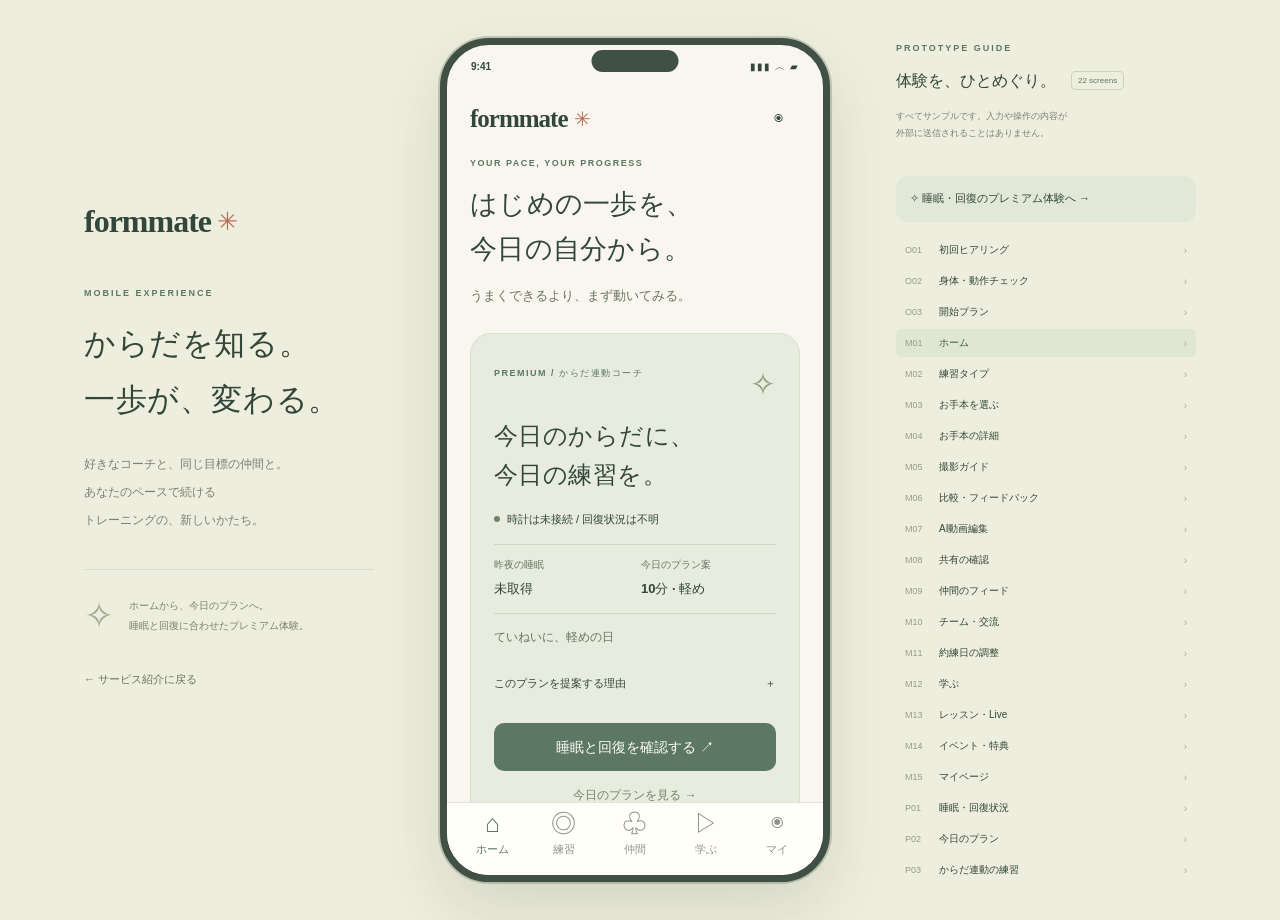
==== mobile/index.html @ a5f85bdb "Publish FormMate landing page and mobile demo" ====
<!doctype html>
<html lang="ja"><head><meta charset="utf-8"><meta name="viewport" content="width=device-width, initial-scale=1, viewport-fit=cover"><meta name="theme-color" content="#f8f6ef"><title>フォームメイト | スマホ体験モック</title><meta name="description" content="睡眠と回復から今日の練習へ。好きなコーチや仲間と続けるFormMateの22画面を触れるローカルモック。"><link rel="icon" href="../favicon.svg" type="image/svg+xml"><link rel="stylesheet" href="./styles.css"><link rel="stylesheet" href="./premium.css"><script type="module" src="./app.mjs"></script></head>
<body>
<a class="skip-link" href="#app">アプリ画面へ</a>
<div class="workspace">
  <aside class="project-intro">
    <a href="../" class="wordmark">formmate<span>✳</span></a><span class="overline">MOBILE EXPERIENCE</span>
    <h1>からだを知る。<br>一歩が、変わる。</h1>
    <p>好きなコーチと、同じ目標の仲間と。<br>あなたのペースで続ける<br>トレーニングの、新しいかたち。</p>
    <div class="intro-note"><span>✧</span><p>ホームから、今日のプランへ。<br>睡眠と回復に合わせたプレミアム体験。</p></div>
    <a class="back-to-site" href="../">← サービス紹介に戻る</a>
  </aside>
  <div class="phone" aria-label="フォームメイトのスマホモック">
    <div class="statusbar"><span>9:41</span><span class="dynamic-island"></span><span aria-hidden="true">▮▮▮ ︿ ▰</span></div>
    <main id="app" class="screen" tabindex="-1"></main><nav id="tabs" class="tabs" aria-label="アプリのタブ"></nav>
  </div>
  <aside class="inspector">
    <span class="overline">PROTOTYPE GUIDE</span>
    <div class="inspector-heading"><h2>体験を、ひとめぐり。</h2><span>22 screens</span></div>
    <p>すべてサンプルです。入力や操作の内容が<br>外部に送信されることはありません。</p>
    <button class="premium-shortcut" data-action="navigate" data-value="P01">✧ 睡眠・回復のプレミアム体験へ →</button>
    <div id="screen-list" class="screen-list" aria-label="画面ナビゲーター"></div>
    <details class="mock-controls"><summary>モックの状態を試す</summary>
      <button data-action="check" data-value="insufficient">初回チェック：判定不足</button>
      <button data-action="unassessable">練習：撮り直し</button>
      <button data-action="team" data-value="joined">チーム：参加済みの例</button>
      <button data-action="schedule" data-field="status" data-value="confirmed">約練日：開催決定の例</button>
      <button data-action="reward" data-value="eligible">特典：条件達成の例</button>
      <button data-action="reset">最初からやり直す</button>
    </details>
    <span class="inspector-footer">LOCAL MOCK · NO EXTERNAL CONNECTIONS</span>
  </aside>
</div>
<div id="toast" role="status" class="toast" hidden></div>
<noscript><p class="noscript">この操作モックにはJavaScriptが必要です。JavaScriptを有効にして再度開いてください。</p></noscript>
</body></html>
---- mobile/styles.css ----
:root{--paper:#f8f6ef;--ink:#324639;--muted:#7b8075;--sage:#5c7863;--sage-light:#e8edde;--coral:#b86f58;--line:#e3e4d9;--white:#fffef9;--peach:#f1e4d7;font-family:"Hiragino Kaku Gothic ProN",Meiryo,sans-serif;color:var(--ink);background:#eeeede;font-synthesis:none}*{box-sizing:border-box}body{margin:0}button,input,select{font:inherit}button{cursor:pointer;color:inherit}a{color:inherit;text-decoration:none}button,a,input,select,summary{-webkit-tap-highlight-color:transparent}button:focus-visible,a:focus-visible,input:focus-visible,select:focus-visible,summary:focus-visible{outline:3px solid var(--coral);outline-offset:3px}button{border:0}p,h1,h2,h3{margin:0}svg{display:block;max-width:100%}.workspace{display:grid;grid-template-columns:minmax(200px,290px) 390px minmax(230px,300px);gap:66px;justify-content:center;align-items:center;min-height:100dvh;padding:38px 35px}.wordmark{font-family:Georgia,serif;font-size:32px;font-weight:bold;letter-spacing:-1px;display:inline-flex;gap:6px;align-items:center}.wordmark>span{color:var(--coral);font-size:25px}.project-intro{padding-bottom:30px}.overline{display:block;font-family:Arial,sans-serif;font-size:9px;letter-spacing:2px;color:var(--sage);font-weight:600}.project-intro>.overline{margin-top:48px}.project-intro>h1{font-size:31px;line-height:1.8;font-weight:600;letter-spacing:.02em;margin:18px 0 24px}.project-intro>p{font-size:12px;line-height:2.3;color:var(--muted)}.intro-note{border-top:1px solid #d7ddce;display:flex;gap:15px;align-items:center;margin-top:35px;padding-top:25px}.intro-note>span{font-size:36px;color:#a1ad8f}.intro-note p{font-size:10px;line-height:2;color:#78816d}.back-to-site{display:block;margin-top:35px;font-size:11px;color:#68765f}.phone{width:390px;height:min(844px,calc(100dvh - 50px));min-height:650px;border:7px solid #405044;border-radius:49px;background:var(--paper);box-shadow:0 28px 65px #3b493725,0 0 0 2px #c2c8b6;display:grid;grid-template-rows:36px minmax(0,1fr) 73px;position:relative;overflow:hidden}.statusbar{position:relative;padding:12px 24px 5px;display:flex;align-items:center;justify-content:space-between;font-size:10px;font-weight:600}.statusbar>span:last-of-type{font-size:10px;letter-spacing:1px}.dynamic-island{position:absolute;width:87px;height:22px;border-radius:15px;top:5px;left:50%;transform:translateX(-50%);background:#405044}.screen{overflow-y:auto;overscroll-behavior:contain;scrollbar-width:none;position:relative;outline:none}.screen::-webkit-scrollbar{display:none}.page{padding:12px 23px 25px}.tabs{display:grid;grid-template-columns:repeat(5,1fr);border-top:1px solid var(--line);background:#fffef9f5;padding:7px 10px 17px;align-items:center}.tab{background:none;padding:2px 0;color:#8f9587;display:flex;flex-direction:column;gap:5px;align-items:center}.tab>span{font-family:Arial,sans-serif;font-size:25px;height:26px;line-height:1}.tab>small{font-size:9px;font-weight:500}.tab.active{color:var(--sage)}.tab.active>span{position:relative}.tab.active>span:before{content:"";position:absolute;background:#e8eddf;inset:-3px -12px;border-radius:15px;z-index:-1}.inspector{align-self:center;max-height:calc(100dvh - 65px);overflow-y:auto;scrollbar-width:thin}.inspector-heading{display:flex;gap:15px;align-items:center;margin-top:14px}.inspector-heading h2{font-size:16px;font-weight:600;line-height:1.8}.inspector-heading>span{font-size:8px;white-space:nowrap;border:1px solid #cbd4bf;padding:4px 6px;border-radius:4px;color:var(--sage)}.inspector>p{font-size:9px;line-height:1.9;color:var(--muted);margin:13px 0 20px}.screen-list{display:flex;flex-direction:column;gap:3px}.screen-jump{background:none;display:flex;align-items:center;width:100%;gap:11px;text-align:left;font-size:10px;padding:7px 9px;border-radius:5px}.screen-jump>span{font-family:Arial,sans-serif;font-size:9px;color:#939b86;min-width:23px}.screen-jump>i{margin-left:auto;font-style:normal;color:#a6af99}.screen-jump.active{background:#dfe7d3;color:#405d43}.screen-jump:hover{background:#e4e9da}.mock-controls{border-top:1px solid #d6ddcb;margin-top:18px;padding-top:14px}.mock-controls summary{font-size:10px;cursor:pointer;list-style:none}.mock-controls summary:after{content:"＋";float:right}.mock-controls button{display:block;background:none;font-size:9px;padding:10px 0;color:#737e65;text-align:left}.inspector-footer{display:block;font-size:7px;letter-spacing:1px;color:#a1a792;margin-top:25px}.page-heading{margin:15px 0 24px}.eyebrow{display:block;font-family:Arial,sans-serif;font-size:8px;font-weight:600;letter-spacing:1.5px;color:var(--sage);line-height:1.7}.page-heading h1{font-size:27px;line-height:1.65;font-weight:600;letter-spacing:.01em;margin-top:11px}.page-heading>p{font-size:10px;color:var(--muted);line-height:1.9;margin-top:12px}.page-heading.short{margin-block:12px 19px}.primary,.secondary{display:flex;align-items:center;justify-content:center;width:100%;padding:15px 12px;border-radius:10px;font-size:11px;line-height:1.5;font-weight:600;margin-top:14px;min-height:46px;gap:12px}.primary{background:var(--sage);color:#fffef9}.primary:hover{background:#48644e}.secondary{background:var(--white);color:var(--sage);border:1px solid #cfdbc5}.primary.small{padding:12px 13px;font-size:10px;min-height:38px}.text-button{display:block;width:100%;padding:14px 5px;background:none;text-align:center;font-size:9px;color:#738467;line-height:1.7}.inline-link{background:none;padding:5px 0;font-size:9px;color:var(--sage);white-space:nowrap}.icon-button{display:inline-grid;place-items:center;background:none;width:30px;height:30px;border-radius:50%;font-size:18px}.back-row{display:flex;align-items:center;gap:10px;margin-bottom:13px;font-size:10px;color:#727d68}.back-row>.tag{margin-left:auto}.tag{display:inline-block;font-size:8px;line-height:1.5;border:1px solid #d4deca;border-radius:5px;color:var(--sage);padding:4px 7px;background:#f4f6ed}.onboarding-progress{display:flex;align-items:center;gap:5px;margin-bottom:18px}.onboarding-progress i{height:3px;flex:1;background:#dfe4d5;border-radius:4px}.onboarding-progress i.current{background:#8ca17b}.onboarding-progress span{font-size:8px;margin-left:10px;color:#7b876f}.welcome-art{height:190px;border-radius:55% 45% 43% 57%/25% 40% 60% 75%;position:relative;background:#e4e9da;margin:0 11px 25px;overflow:hidden}.welcome-art>.movement{height:215px;width:200px;margin:-10px auto 0}.art-sticker{position:absolute;right:5px;bottom:18px;background:#fffef8;border-radius:5px;transform:rotate(-5deg);padding:8px 10px;font-size:9px;box-shadow:0 3px 12px #3d4a2920}.question{margin-block:20px}.question h2{font-size:11px;font-weight:600;margin-bottom:11px}.choice-row{display:flex;flex-wrap:wrap;gap:7px;margin-block:10px}.chip{background:var(--white);border:1px solid #dee1d4;border-radius:8px;padding:10px 9px;font-size:9px;line-height:1.5;flex:1;text-align:center;min-height:35px;white-space:nowrap}.chip.selected{background:#e7edde;border-color:#8ba37a;color:#476440;box-shadow:inset 0 0 0 .5px #8ba37a}.fine-print{font-size:8px;color:#919585;line-height:1.9;margin:15px 0 5px}.screen-footnote{font-size:7px;letter-spacing:.5px;color:#a1a694;text-align:center;margin-top:28px}.card{background:var(--white);border:1px solid var(--line);border-radius:13px;padding:18px;margin:16px 0}.card.compact h2{font-size:13px;font-weight:600;line-height:1.8}.card h3{font-size:11px;font-weight:600;line-height:1.8}.card p{font-size:10px;color:var(--muted);line-height:2;margin-top:9px}.camera-card{background:#e4e9db;border-radius:14px;padding:12px;margin-bottom:20px;overflow:hidden}.camera-top{display:flex;justify-content:space-between;align-items:center;gap:8px;font-size:8px;color:#7c886d}.camera-top>.tag{font-size:7px;background:#f7f9f0}.viewfinder{height:280px;margin-top:12px;position:relative}.viewfinder>.movement{height:100%;width:100%;margin:0 auto}.corner{position:absolute;height:22px;width:22px;border-color:#91a480;border-style:solid}.corner.tl{top:9px;left:18px;border-width:2px 0 0 2px}.corner.tr{top:9px;right:18px;border-width:2px 2px 0 0}.corner.bl{bottom:0;left:18px;border-width:0 0 2px 2px}.corner.br{bottom:0;right:18px;border-width:0 2px 2px 0}.camera-caption{display:block;text-align:center;font-size:7px;line-height:1.8;color:#818d71;margin-top:12px}.check-list{list-style:none;padding:0;margin:10px 0 0}.check-list li{font-size:10px;line-height:2;color:#768269;position:relative;padding-left:18px}.check-list li:before{content:"✓";position:absolute;left:0;color:#8ea17b;font-size:10px}.circle-icon{display:grid;place-items:center;width:42px;height:42px;border-radius:50%;background:#fffef5;color:#a2b38a;font-size:29px;margin:0 auto 12px}.result-plan{background:#e5ecdb;text-align:center;padding:25px 15px}.result-plan h2{font-size:19px;font-weight:600;line-height:1.7}.result-plan p{font-size:9px;margin-bottom:13px}.source-row{display:flex;gap:12px;align-items:start;border-bottom:1px solid var(--line);padding:14px 0}.source-label{font-size:8px;color:#718562;min-width:74px;padding-top:2px;font-weight:600}.source-row p{font-size:9px;line-height:1.9;color:#7a8271}.disclosure{border-block:1px solid var(--line);padding:14px 0;margin-block:15px}.disclosure summary{list-style:none;font-size:10px;cursor:pointer;display:flex;align-items:center;justify-content:space-between;line-height:1.8}.disclosure summary::-webkit-details-marker{display:none}.disclosure summary>span{color:#8e9c80}.disclosure[open] summary{margin-bottom:12px}.disclosure p{font-size:9px;color:var(--muted);line-height:2}.disclosure label{display:block;font-size:10px;line-height:1.8;margin-top:12px}select{border:1px solid #dce1d2;border-radius:7px;background:#fffef9;color:var(--ink);padding:9px;font-size:10px;max-width:100%}.disclosure select{width:100%;display:block;margin-top:5px}.notice,.success-note{border:1px solid #e2d7bd;border-radius:9px;padding:13px;font-size:9px;line-height:1.9;background:#f7f0df;color:#8b7754;margin-block:15px}.success-note{background:#edf3e5;border-color:#d6e0c8;color:#687f55}.home-header{display:flex;align-items:center;justify-content:space-between;margin-top:4px}.home-header .wordmark{font-size:25px}.home-header .wordmark>span{font-size:20px}.today-card{position:relative;background:#e4ead8;border-radius:15px;padding:21px 17px;overflow:hidden;min-height:215px}.today-card>div{position:relative;z-index:1;width:67%}.today-card h2{font-size:17px;line-height:1.8;font-weight:600;margin-top:10px}.today-card p{font-size:9px;color:#7b886a;line-height:1.8;margin-top:8px}.today-card .eyebrow{font-size:7px;letter-spacing:1px}.today-card>.movement{position:absolute;width:140px;height:190px;right:-12px;bottom:0;transform:rotate(-3deg)}.today-card .primary{width:auto;display:inline-flex}.section-label{display:flex;justify-content:space-between;align-items:center;margin:26px 0 13px;gap:10px}.section-label h2{font-size:12px;font-weight:600}.stats{display:grid;grid-template-columns:repeat(3,1fr);gap:10px;padding:17px 0;border-block:1px solid var(--line);margin:14px 0}.stats>div{text-align:center;border-right:1px solid var(--line)}.stats>div:last-child{border:0}.stats strong{font-family:Georgia,serif;font-size:28px;display:block;font-weight:400;line-height:1.3}.stats strong small{font-size:9px;font-family:Arial,sans-serif;margin-left:3px;color:#8c967e}.stats div>span{font-size:8px;color:#8a927f;display:block;margin-top:8px}.list-link{display:flex;align-items:center;gap:12px;text-align:left;width:100%;background:none;padding:17px 0;border-bottom:1px solid var(--line)}.list-icon{width:35px;height:35px;background:#e8ecdf;border-radius:11px;display:grid;place-items:center;color:#829574;font-size:22px;flex-shrink:0}.list-link>span:nth-child(2){flex:1}.list-link strong{display:block;font-size:10px;font-weight:600;line-height:1.7}.list-link small{display:block;font-size:8px;color:#8a927f;margin-top:4px;line-height:1.8}.list-link>span:last-child{color:#9ba88e}.soft-banner{display:flex;align-items:center;gap:10px;background:#eee8da;padding:14px;border-radius:10px;margin-top:20px}.soft-banner>span{font-size:25px;color:#ad9874}.soft-banner strong{font-size:9px;font-weight:600}.soft-banner p{font-size:8px;line-height:1.9;color:#958971}.soft-banner .inline-link{margin-left:auto;font-size:8px}.focus-list{display:flex;flex-direction:column;gap:12px;margin:30px 0}.focus-option{display:flex;align-items:center;gap:15px;text-align:left;background:var(--white);border:1px solid var(--line);border-radius:12px;padding:21px 16px}.focus-option.selected{background:#edf1e5;border-color:#98aa87}.focus-icon{font-size:30px;color:#9cac89;min-width:37px;text-align:center}.focus-option strong{font-size:15px;font-weight:600;display:block}.focus-option small{display:block;font-size:9px;color:#8b947d;line-height:1.8;margin-top:6px}.focus-option>i{margin-left:auto;font-style:normal;color:#71865f}.select-row{display:flex;justify-content:space-between;gap:12px;align-items:center;font-size:10px;padding-top:12px}.select-row select{width:190px}.selected-context{background:#ede7d9;color:#9b8667;border-radius:6px;padding:9px 11px;font-size:9px;margin-bottom:17px}.coach-options{display:flex;flex-direction:column;gap:13px}.coach-option{display:flex;position:relative;align-items:start;gap:13px;text-align:left;padding:18px 13px;background:var(--white);border:1px solid var(--line);border-radius:13px}.coach-option.selected{background:#f7eee5;border-color:#c49a83}.portrait{width:43px;height:43px;flex-shrink:0}.portrait.large{width:68px;height:81px;border-radius:18px}.coach-text{flex:1}.coach-text>strong{font-family:Arial,sans-serif;font-size:17px;letter-spacing:1px;display:block}.coach-text>strong small{font-size:7px;letter-spacing:0;display:block;color:#9a8a77;margin-top:7px;font-family:inherit;font-weight:400}.coach-text>span{display:block;font-size:9px;line-height:1.8;margin-top:9px}.coach-text>small{display:block;font-size:8px;color:#8c917d;line-height:1.8;margin-top:6px}.coach-option>i{position:absolute;right:10px;top:10px;font-size:10px;color:var(--coral);font-style:normal}.coach-line{display:flex;align-items:center;gap:10px;margin-top:18px}.coach-line strong{font-family:Arial,sans-serif;font-size:15px;letter-spacing:1px;display:block}.coach-line div>span{display:block;font-size:8px;line-height:1.7;color:#919783;margin-top:4px}.coach-line>.tag{margin-left:auto}.compact-title{font-size:23px;font-weight:600;line-height:1.6;margin-top:22px}.meta-line{display:flex;gap:7px;align-items:center;margin:12px 0 18px}.meta-line>span:last-child{font-size:8px;color:#8d957f;margin-left:auto}.video-card,.lesson-player{background:#e4eadb;border-radius:13px;position:relative;overflow:hidden;padding:10px 10px 48px}.video-card>.movement{height:270px;width:100%}.video-sample{display:block;text-align:center;font-size:7px;color:#859075;margin-top:4px}.video-control{position:absolute;bottom:12px;left:50%;transform:translateX(-50%);font-size:9px;background:#fffef6ee;border-radius:18px;padding:10px 14px;white-space:nowrap;color:#6b805e}.number-list{list-style:none;padding:0;margin:22px 0;display:flex;flex-direction:column;gap:13px}.number-list li{font-size:10px;line-height:1.8;color:#818a75;display:flex;gap:10px;align-items:center}.number-list span{display:grid;place-items:center;width:22px;height:22px;flex-shrink:0;background:#e7ecdc;border-radius:50%;font-size:9px;color:#83966d}.feedback-card{background:#e5ecda;border-radius:12px;padding:19px 16px;margin-bottom:18px}.feedback-card>span{font-size:8px;letter-spacing:.2px;color:#869672}.feedback-card h2{font-size:17px;font-weight:600;line-height:1.8;margin-top:9px}.feedback-card p{font-size:8px;color:#8c987d;line-height:1.8;margin-top:12px}.comparison-preview{display:grid;grid-template-columns:1fr;background:#e9eddf;border-radius:11px;gap:7px;padding:11px;margin:12px 0}.comparison-preview.is-split{grid-template-columns:1fr 1fr}.comparison-preview>div{min-width:0;background:#f0f2e9;border-radius:6px;padding:6px}.comparison-preview>div:last-child{background:#eee8dc}.comparison-preview>div>span{font-size:8px;color:#8d947e;display:block;text-align:center;margin-top:4px}.comparison-preview .movement{height:270px;width:100%}.comparison-preview.is-split .movement{height:180px}.phase-buttons{display:flex;gap:7px;margin:12px 0}.small-stats{display:grid;grid-template-columns:1fr 1fr;gap:10px;margin:18px 0}.small-stats>span{display:block;background:#fffef8;border:1px solid var(--line);border-radius:8px;font-size:8px;color:#8d967f;padding:13px}.small-stats strong{display:block;margin-top:7px;font-size:13px;color:#748963;font-weight:500}.edit-preview{height:315px;display:flex;position:relative;align-items:center;justify-content:center;background:#e6eadc;border-radius:14px;overflow:hidden;padding:25px 5px 37px}.edit-preview .movement{width:100%;max-width:255px;height:255px}.edit-preview.split .movement{width:50%;height:235px}.preview-mark{position:absolute;top:14px;left:14px;font-size:7px;letter-spacing:1px;color:#8b987b}.caption-overlay{position:absolute;bottom:50px;background:#fffef6e8;padding:8px 12px;border-radius:3px;font-size:9px;color:#7d886e}.time-pill{position:absolute;bottom:13px;right:13px;font-size:7px;color:#7d896c}.toggle-row{position:relative;font-size:10px;display:flex;justify-content:space-between;align-items:center;padding:15px 0;border-bottom:1px solid var(--line)}.toggle-row input{accent-color:var(--sage);width:32px;height:20px;cursor:pointer;margin-left:auto}.toggle-row>span{display:none}.share-card{background:#e6ecdd;border-radius:13px;padding:23px;position:relative;overflow:hidden}.share-card h2{font-size:24px;font-weight:600;line-height:1.7;margin-top:19px}.share-card>div:last-child{font-size:8px;color:#879676;margin-top:18px}.share-art{font-size:75px;color:#aab994;line-height:1.5;margin-top:8px}.share-art span{display:block;font-size:9px;color:#8a9878}.share-card.video-format{padding-bottom:15px}.share-card.video-format .movement{height:230px;width:100%}.share-card.video-format h2{font-size:18px;line-height:1.6}.privacy-summary{background:#f0ece0;padding:14px;border-radius:9px;margin-top:18px}.privacy-summary strong{font-size:10px;font-weight:600}.privacy-summary p{font-size:9px;color:#93856e;line-height:2;margin-top:8px}.feed-card{background:var(--white);border:1px solid var(--line);border-radius:13px;overflow:hidden;margin:20px 0}.feed-author{display:flex;gap:10px;align-items:center;padding:15px}.initial-avatar{display:grid;place-items:center;background:#e3ead6;color:#89a075;width:34px;height:34px;border-radius:50%;font-family:Georgia,serif}.feed-author div{flex:1}.feed-author strong{font-size:10px;display:block;font-weight:600}.feed-author small{font-size:7px;color:#a1a68f;font-weight:400;margin-left:5px}.feed-author div>span{font-size:7px;color:#949b86;display:block;margin-top:4px}.feed-author>span:last-child{font-size:7px;color:#a1a792}.feed-art{display:flex;align-items:center;justify-content:space-between;padding:10px;background:#e8ecde}.feed-art>.movement{width:47%;height:175px}.feed-art>div{width:51%}.feed-art h2{font-size:18px;line-height:1.9;font-weight:600;margin-top:12px}.feed-art .eyebrow{font-size:6px;letter-spacing:1px}.feed-card>p{font-size:10px;line-height:2;color:#8a927d;padding:14px 15px 0}.feed-actions{display:flex;justify-content:space-between;align-items:center;padding:13px 15px}.reaction{font-size:9px;color:#8e967f;background:none;padding:7px 0}.reaction.selected{color:var(--coral)}.input-action{display:flex;align-items:center;border:1px solid #dfe3d4;border-radius:8px;padding:4px;margin-top:12px}.input-action input{border:0;background:none;min-width:0;flex:1;padding:8px;font-size:9px}.input-action .icon-button{color:var(--sage);background:#e6eddc;font-size:17px}.local-comment{display:flex;flex-direction:column;border-bottom:1px solid var(--line);padding-block:8px}.local-comment strong{font-size:8px;font-weight:500;color:#ac8a6e}.team-mini{display:flex;align-items:center;gap:12px;width:100%;background:var(--white);border:1px solid var(--line);border-radius:12px;padding:10px;text-align:left}.team-mini>.group-art{width:100px;flex-shrink:0}.team-mini strong{font-size:10px;line-height:1.8;display:block}.team-mini small{display:block;font-size:7px;color:#919c80;line-height:1.8;margin-top:7px}.team-mini>span:last-child{margin-left:auto;color:#a6af98}.group-art{width:100%;border-radius:12px}.team-detail-title{margin-top:20px}.team-detail-title h1{font-size:23px;font-weight:600;line-height:1.6;margin:10px 0}.body-copy{font-size:10px;line-height:2.1;color:#858f77;margin-top:16px}.goal-card{background:#e7ecdc;border-radius:12px;padding:18px;margin:20px 0}.goal-card>span{font-size:8px;color:#8d9b7a}.goal-card h2{font-size:21px;font-weight:600;line-height:1.7;margin:10px 0 18px}.progress-bar{height:5px;background:#d6dfc8;border-radius:4px;overflow:hidden}.progress-bar i{display:block;height:100%;background:#8fa579;border-radius:4px}.between{display:flex;justify-content:space-between;gap:10px;margin-top:9px}.between small{font-size:7px;color:#8d9a79}.member-row{display:flex;align-items:center;margin:18px 0}.member{display:grid;place-items:center;flex-shrink:0;width:28px;height:28px;border:2px solid var(--paper);border-radius:50%;background:#dbc8b4;font-size:9px;color:#8e7962;margin-left:-5px}.member:first-child{margin-left:0}.member-1{background:#d5ddc6;color:#849469}.member-2{background:#e9d5bd;color:#b48e5f}.member-row p{font-size:9px;line-height:1.8;margin-left:12px}.member-row small{font-size:7px;color:#98a185}.date-grid{display:grid;grid-template-columns:repeat(3,1fr);gap:9px}.date-option{background:var(--white);border:1px solid var(--line);border-radius:9px;padding:16px 5px;text-align:center}.date-option.selected{background:#e6ecda;border-color:#a0b28b}.date-option small{display:block;font-size:8px;color:#9aa288}.date-option strong{display:block;font-family:Georgia,serif;font-size:24px;font-weight:400;margin:8px 0}.date-option>span{font-size:9px;color:#8e9d7a}.learn-feature{border:1px solid var(--line);border-radius:14px;overflow:hidden;background:var(--white);margin:22px 0}.lesson-art{height:220px;background:#e5eadb;position:relative;overflow:hidden}.lesson-art>.movement{height:240px;width:100%;margin-top:5px}.lesson-art-mark{position:absolute;top:15px;left:15px;font-size:9px;letter-spacing:2px;color:#8e9f76}.learn-feature-content{padding:18px}.learn-feature-content h2{font-size:21px;font-weight:600;line-height:1.8;margin-top:12px}.learn-feature-content p{font-size:8px;color:#9aa08d;line-height:1.9;margin-top:10px}.lesson-player{margin:22px 0;padding-bottom:45px}.lesson-player>.movement{height:230px;width:100%}.lesson-player>.tag{position:absolute;top:12px;left:12px;font-size:7px}.live-dots{position:absolute;bottom:17px;left:0;right:0;text-align:center;color:#8da473;font-size:10px;letter-spacing:7px}.detail-grid{display:grid;grid-template-columns:1fr 1fr;gap:15px;padding-block:20px;border-block:1px solid var(--line);margin:18px 0}.detail-grid div>span{display:block;font-size:8px;color:#a0a68f;margin-bottom:7px}.detail-grid strong{display:block;font-size:10px;font-weight:500;color:#758765}.reward-card{background:#f1e8d7;border:1px solid #e5d6b7;border-radius:12px;padding:17px;display:flex;gap:13px;margin:20px 0}.reward-icon{font-size:35px;color:#b69966;line-height:1}.reward-card>div{flex:1}.reward-card h2{font-size:12px;font-weight:600;line-height:1.8;margin-top:8px}.reward-card p{font-size:9px;color:#b29b76;margin:8px 0 12px}.reward-card .eyebrow{font-size:7px;color:#b39b74}.reward-card .progress-bar{background:#e3d7be}.reward-card .progress-bar i{background:#bfa36f}.profile-top{display:flex;gap:16px;align-items:center;padding:22px 0}.profile-avatar{position:relative;display:grid;place-items:center;width:61px;height:61px;border-radius:50%;background:#e2e8d7;font-family:Georgia,serif;font-size:23px;color:#8c9f77;flex-shrink:0}.profile-avatar>span{position:absolute;right:-2px;bottom:-4px;font-size:25px;color:#bca57b}.profile-top h1{font-size:20px;font-weight:600;line-height:1.8;margin-top:6px}.profile-top p{font-size:8px;color:#9ca58c;line-height:1.8;margin-top:5px}.history-row{display:flex;align-items:center;gap:11px;padding:15px 0;border-bottom:1px solid var(--line)}.history-icon{width:34px;height:34px;display:grid;place-items:center;background:#e8eddf;border-radius:10px;color:#93a77b;font-size:20px}.history-row>div{flex:1}.history-row strong{font-size:11px;display:block;font-weight:600}.history-row div>span{font-size:8px;color:#a0a88f;display:block;margin-top:6px;line-height:1.8}.empty-state{text-align:center;background:#efefe4;border-radius:12px;padding:25px 15px;margin-bottom:12px}.empty-state>span{font-size:38px;color:#b0bc9b}.empty-state h3{font-size:12px;line-height:1.8;margin-top:11px;font-weight:500}.empty-state p{font-size:9px;color:#a0a98d;line-height:1.9;margin-top:9px}.celebration{font-size:100px;color:#afbf98;text-align:center;line-height:1.5;margin:20px auto;transform:rotate(15deg)}#question-form input{width:100%;border:1px solid var(--line);background:var(--paper);border-radius:7px;padding:11px;font-size:10px;margin-top:12px}.loading-overlay{position:absolute;inset:0;background:#f8f6eff5;z-index:5;display:flex;align-items:center;justify-content:center;flex-direction:column;padding:30px;text-align:center;min-height:100%}.loading-overlay>span{font-size:80px;color:#a4b88b;animation:pulse .8s ease-in-out infinite alternate}.loading-overlay strong{font-size:14px;margin-top:20px;font-weight:500}.loading-overlay p{font-size:9px;color:#919d80;line-height:1.9;margin-top:13px}.toast{position:fixed;bottom:25px;left:50%;transform:translateX(-50%);max-width:min(360px,calc(100% - 40px));background:#3e5647;color:#f8f8ed;box-shadow:0 7px 30px #1d362329;border-radius:10px;padding:14px 18px;font-size:11px;line-height:1.8;z-index:30}.toast[hidden]{display:none}.skip-link{position:fixed;left:20px;top:-100px;background:var(--sage);color:var(--white);padding:12px 15px;z-index:50;font-size:12px}.skip-link:focus{top:12px}.sr-only{position:absolute;width:1px;height:1px;overflow:hidden;clip:rect(0,0,0,0);white-space:nowrap}.mobile-guide-toggle{display:none}.noscript{font-size:14px;padding:30px}.mobile-guide-toggle{font-size:7px;color:#8e9e7a;background:none;padding:2px}
@keyframes pulse{to{transform:scale(1.1) rotate(20deg)}}
@media(max-width:1180px){.workspace{grid-template-columns:390px minmax(220px,280px);gap:55px}.project-intro{display:none}}
@media(max-width:780px){.workspace{grid-template-columns:390px;gap:0;padding:22px}.inspector{display:none}.phone{height:calc(100dvh - 44px);min-height:600px}.mobile-guide-toggle{display:block;position:absolute;left:50%;transform:translateX(-50%);top:12px;z-index:2;background:var(--paper);padding:3px 7px;border-radius:4px}.dynamic-island{display:none}.inspector-open .inspector{display:block;position:fixed;inset:52px 22px 25px;background:#f5f5e9;border:1px solid #ccd5be;z-index:20;padding:22px;border-radius:18px;box-shadow:0 15px 60px #30422535;max-height:none}.inspector-open .mobile-guide-toggle{z-index:30}.screen-jump{padding:9px;font-size:11px}}
@media(max-width:480px){body{background:var(--paper)}.workspace{display:block;min-height:100dvh;padding:0}.phone{width:100%;height:100dvh;min-height:0;border:0;box-shadow:none;border-radius:0;grid-template-rows:32px minmax(0,1fr) calc(68px + env(safe-area-inset-bottom))}.statusbar{padding:10px 23px 5px}.statusbar>span:first-child{font-size:9px}.page{padding:10px 23px 25px}.tabs{padding-bottom:calc(12px + env(safe-area-inset-bottom))}.page-heading h1{font-size:28px}.screen-footnote{padding-bottom:8px}.toast{bottom:calc(85px + env(safe-area-inset-bottom));font-size:10px}.inspector-open .inspector{inset:43px 15px calc(80px + env(safe-area-inset-bottom));padding:20px;border-radius:12px}.mobile-guide-toggle{top:9px}.viewfinder{height:285px}.welcome-art{height:195px}}
@media(prefers-reduced-motion:reduce){*,*:before,*:after{scroll-behavior:auto!important;animation:none!important;transition:none!important}}

/* App typography and touch targets stay readable at native phone width. */
.page{font-size:14px}.page-heading>p,.body-copy,.card p,.team-points,.check-list li,.number-list li,.feed-card>p,.disclosure p{font-size:13px;line-height:1.95;color:#68745e}.eyebrow{font-size:9px}.question h2,.card h3{font-size:13px}.card.compact h2,.list-link strong,.history-row strong{font-size:14px}.primary,.secondary,.primary.small{font-size:14px;min-height:48px;line-height:1.65}.text-button,.inline-link{font-size:12px;min-height:44px;display:flex;justify-content:center;align-items:center}.icon-button{width:44px;height:44px;min-width:44px;min-height:44px}.chip{font-size:12px;min-height:44px;padding:11px 9px;white-space:normal;min-width:0}.choice-row{gap:7px}.tag{font-size:10px;white-space:normal}.fine-print,.screen-footnote{font-size:11px;color:#7c866e}.source-label{font-size:11px;min-width:80px;line-height:1.7}.source-row p{font-size:12px;color:#6f7b63}.result-plan p,.today-card p{font-size:12px}.select-row,.disclosure label,.toggle-row{font-size:13px;line-height:1.8}select,input,#question-form input,.input-action input{font-size:16px;min-height:44px}.select-row select{min-width:0;max-width:65%;width:auto}.disclosure summary{font-size:13px;min-height:32px}.back-row{font-size:12px}.camera-top,.camera-caption,.video-sample{font-size:10px}.camera-top>.tag{font-size:9px}.welcome-art{height:210px}.art-sticker{font-size:11px}.focus-option small{font-size:12px}.coach-text>strong small,.coach-text>small,.coach-line div>span{font-size:11px}.coach-text>span{font-size:13px}.coach-option{padding:19px 13px}.selected-context{font-size:12px}.meta-line{flex-wrap:wrap}.meta-line>span:last-child{font-size:11px}.video-control{min-height:44px;font-size:12px}.feedback-card>span{font-size:11px}.feedback-card p{font-size:11px;color:#748265}.comparison-preview>div>span{font-size:11px}.small-stats>span{font-size:11px}.small-stats strong{font-size:14px}.preview-mark,.time-pill{font-size:10px}.caption-overlay{font-size:12px;max-width:95%;text-align:center}.privacy-summary strong{font-size:13px}.privacy-summary p{font-size:12px;line-height:1.9;color:#84755d}.notice,.success-note{font-size:12px}.stats div>span,.stats strong small{font-size:10px}.section-label h2{font-size:14px}.list-link{min-height:66px}.list-link small{font-size:11px;line-height:1.8}.soft-banner strong{font-size:12px}.soft-banner p{font-size:11px}.soft-banner .inline-link{font-size:11px}.soft-banner{flex-wrap:wrap}.feed-author strong{font-size:12px}.feed-author small,.feed-author div>span,.feed-author>span:last-child{font-size:10px}.reaction{font-size:12px;min-height:44px}.feed-art .eyebrow{font-size:8px}.team-mini strong{font-size:13px}.team-mini small{font-size:11px}.team-mini>.group-art{width:80px}.goal-card>span{font-size:11px}.between small{font-size:10px}.member-row p{font-size:12px}.member-row small{font-size:10px}.date-option{min-height:100px}.date-option small,.date-option>span{font-size:12px}.learn-feature-content p{font-size:12px}.lesson-art-mark{font-size:11px}.lesson-player>.tag{font-size:10px}.detail-grid div>span{font-size:11px}.detail-grid strong{font-size:12px;line-height:1.8}.reward-card h2{font-size:14px}.reward-card p{font-size:12px}.reward-card .eyebrow{font-size:9px}.profile-top p,.history-row div>span,.empty-state p{font-size:11px}.empty-state h3{font-size:14px}.loading-overlay p{font-size:12px}.tab{min-height:44px}.tab>small{font-size:11px}.mobile-guide-toggle{font-size:9px;min-height:27px;line-height:1.7}.toast{font-size:12px}
@media(max-width:480px){.phone{grid-template-rows:34px minmax(0,1fr) calc(74px + env(safe-area-inset-bottom))}.page{padding-inline:22px}.viewfinder{height:280px}.toast{font-size:12px}.tab>small{font-size:11px}}
@media(max-width:350px){.page{padding-inline:17px}.page-heading h1{font-size:26px}.chip{font-size:11px;padding-inline:7px}.coach-option{gap:9px}.portrait.large{width:54px;height:72px}.date-option strong{font-size:22px}.meta-line>span:last-child{margin-left:0}.feed-art h2{font-size:16px}}
@media(max-width:780px){.mobile-guide-toggle{min-height:44px;top:0;padding:7px 9px}.statusbar{min-height:44px}.phone{grid-template-rows:44px minmax(0,1fr) 73px}}
@media(max-width:480px){.phone{grid-template-rows:44px minmax(0,1fr) calc(74px + env(safe-area-inset-bottom))}}
---- mobile/premium.css ----
.premium-entry{background:#e7ecdf;border:1px solid #d8dfcd;border-radius:21px;padding:23px;margin:22px 0;position:relative;overflow:hidden}
.premium-shortcut{width:100%;text-align:left;border-radius:12px;padding:14px;background:#e1e8d7;font-size:11px;line-height:1.6;margin:14px 0;min-height:44px}
.home-recovery-summary{display:grid;grid-template-columns:1fr 1fr;gap:12px;border-top:1px solid #cdd7c1;border-bottom:1px solid #cdd7c1;padding:13px 0;margin-bottom:12px}.home-recovery-summary span{font-size:10px;color:#68765f}.home-recovery-summary strong{display:block;color:var(--ink);font-size:13px;line-height:1.8;margin-top:5px}.premium-reason{font-size:11px;line-height:1.9;margin:12px 0 18px}.premium-reason summary{cursor:pointer;min-height:44px;display:flex;align-items:center;gap:8px}.premium-reason summary:after{content:'＋';margin-left:auto}.premium-reason[open] summary:after{content:'−'}.premium-reason p{font-size:11px}.today-card .inline-link{display:block;margin-bottom:12px;line-height:1.7}
.premium-entry h2{font-size:24px;line-height:1.65;letter-spacing:.02em;margin:13px 0 10px}.premium-entry p{font-size:12px;line-height:1.9;color:#68765f}.premium-entry .between>span:last-child{font-size:31px;color:#8e9d7e}.premium-entry-status{display:flex;align-items:center;gap:7px;font-size:11px;margin:17px 0}.status-dot{width:6px;height:6px;border-radius:50%;background:#708269}.premium-entry>small{display:block;color:#65765b;font-size:10px;margin-top:12px}.premium-entry .primary{width:100%}.premium-tag{background:#e7ecdf;color:#576f50}
.watch-connect{display:flex;align-items:center;gap:10px;padding:15px 0;border-bottom:1px solid var(--line);margin-bottom:20px}.watch-connect>div{flex:1;min-width:0}.watch-connect strong{font-size:11px;display:block}.watch-connect small{font-size:9px;display:block;color:var(--muted);margin-top:5px}.watch-icon{font-size:30px;color:var(--sage)}.watch-connect .small{width:auto;min-height:44px;font-size:11px;padding:9px 12px;flex-shrink:0}
.recovery-card{position:relative;border-radius:21px;padding:24px 21px;background:#e8edde}.recovery-card h2{font-size:22px;line-height:1.6;margin:12px 40px 20px 0}.recovery-card>p{font-size:12px;line-height:1.9;margin-top:17px;color:#62715b}.sleep-moon{position:absolute;right:20px;top:39px;font-family:Georgia,serif;font-size:45px;color:#8a9b78}.sleep-moon span{position:absolute;right:-5px;top:0;font-size:17px}.sleep-metrics{display:grid;grid-template-columns:1fr 1fr;gap:15px;padding-top:15px;border-top:1px solid #ced8c0}.sleep-metrics span{display:block;font-size:10px;color:#68765f;margin-bottom:7px}.sleep-metrics strong{font-size:14px;line-height:1.7;display:block}.premium-privacy{font-size:10px;line-height:1.8;color:#65755f;padding:14px 0;border-top:1px solid var(--line);margin-top:20px}
.daily-plan-card{background:#efe3d5;border:1px solid #e8d7c3;border-radius:20px;padding:24px 20px}.daily-plan-card h2{font-size:23px;line-height:1.6;margin:12px 0 17px}.daily-plan-card p{font-size:12px;line-height:1.9;margin-top:12px}.plan-pills{display:flex;flex-wrap:wrap;gap:6px}.plan-pills span{background:#fffaf1;border-radius:20px;padding:6px 9px;font-size:10px}.plan-steps{padding-left:20px;font-size:12px;line-height:2.1;margin:18px 0 0}.question .choice-row{flex-wrap:wrap}.question .chip{white-space:normal;line-height:1.6;min-height:44px}
.live-label{font-size:11px;display:flex;align-items:center;gap:6px}.live-label i{width:6px;height:6px;border-radius:50%;background:#73886a}.live-heart{background:#e8edde;border-radius:20px;padding:24px 20px;text-align:center;margin:18px 0}.live-heart>span{display:block;font-size:10px;line-height:1.8;color:#68765f}.live-heart>strong{display:flex;gap:9px;align-items:baseline;justify-content:center;font-family:Georgia,serif;font-size:66px;line-height:1.5;font-weight:normal}.live-heart>strong small{font-family:Meiryo,sans-serif;font-size:12px}.live-heart svg{height:38px;width:100%;margin:6px 0 15px}.live-heart path{fill:none;stroke:#8b9f7c;stroke-width:2}.live-heart.attention{background:#f1e3d8}.live-heart.attention path{stroke:#b86f58}.live-heart.unknown{background:#e9e8e1}.live-heart.unknown svg{visibility:hidden}.live-coaching{border-left:3px solid #819775;padding:17px;background:#eef0e7;border-radius:0 14px 14px 0;margin:20px 0}.live-coaching h2{font-size:18px;line-height:1.7;margin:8px 0}.live-coaching p{font-size:12px;line-height:1.9}.live-coaching.attention{border-color:#b86f58;background:#f3e8df}.live-coaching.unknown{border-color:#96998d;background:#ecece6}
.recap-event{display:flex;gap:13px;padding:16px 0;border-bottom:1px solid var(--line)}.recap-event>span{font-family:Georgia,serif;width:26px;height:26px;border-radius:50%;background:var(--sage-light);text-align:center;line-height:26px;flex-shrink:0}.recap-event strong{font-size:12px}.recap-event p{font-size:11px;line-height:1.9;margin-top:6px}.page>.premium-entry+.stats{margin-top:20px}
.respiration-card{padding:19px;border:1px solid var(--line);border-radius:16px;margin:18px 0}.respiration-card>span{font-size:11px;color:#68765f}.respiration-card>strong{display:flex;gap:9px;align-items:baseline;font-family:Georgia,serif;font-weight:normal;font-size:35px;margin:8px 0}.respiration-card small{font-family:Meiryo,sans-serif;font-size:11px}.respiration-card p{font-size:10px;line-height:1.9;color:#68765f}
@media(max-width:360px){.sleep-metrics{grid-template-columns:1fr}.watch-connect{flex-wrap:wrap}.premium-entry h2,.daily-plan-card h2{font-size:21px}}
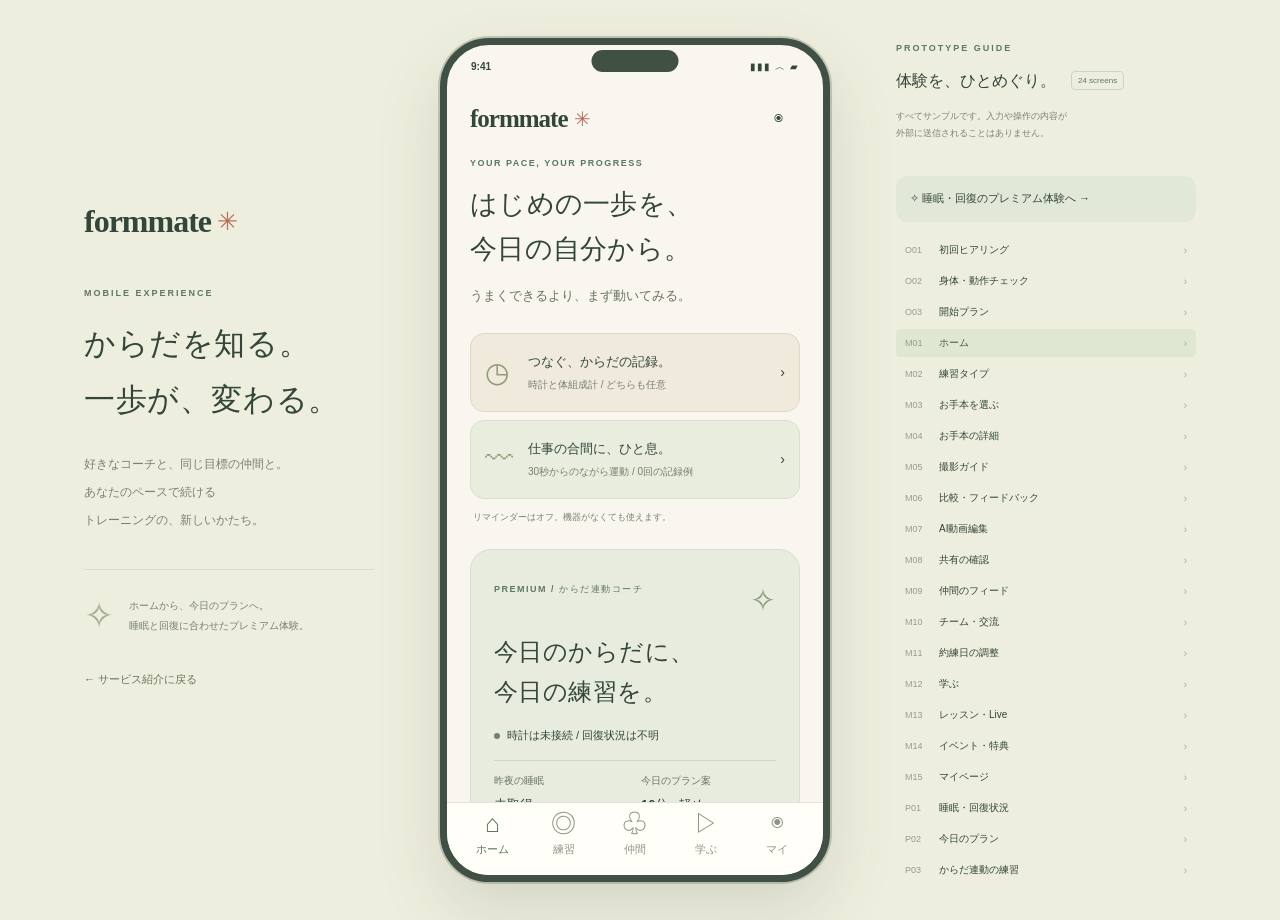
==== commit 90510aeb: "Add connected devices and workday movement reminder demo" ====
--- a/mobile/index.html
+++ b/mobile/index.html
@@ -1,5 +1,5 @@
 <!doctype html>
-<html lang="ja"><head><meta charset="utf-8"><meta name="viewport" content="width=device-width, initial-scale=1, viewport-fit=cover"><meta name="theme-color" content="#f8f6ef"><title>フォームメイト | スマホ体験モック</title><meta name="description" content="睡眠と回復から今日の練習へ。好きなコーチや仲間と続けるFormMateの22画面を触れるローカルモック。"><link rel="icon" href="../favicon.svg" type="image/svg+xml"><link rel="stylesheet" href="./styles.css"><link rel="stylesheet" href="./premium.css"><script type="module" src="./app.mjs"></script></head>
+<html lang="ja"><head><meta charset="utf-8"><meta name="viewport" content="width=device-width, initial-scale=1, viewport-fit=cover"><meta name="theme-color" content="#f8f6ef"><title>フォームメイト | スマホ体験モック</title><meta name="description" content="時計と体組成計は任意で連携。フォーム比較や仕事の合間のながら運動を体験できるFormMateの操作モック。"><link rel="icon" href="../favicon.svg" type="image/svg+xml"><link rel="stylesheet" href="./styles.css"><link rel="stylesheet" href="./premium.css?v=20261106-devices-office"><link rel="stylesheet" href="./comparison-body.css?v=20261106-devices-office"><link rel="stylesheet" href="./devices-office.css?v=20261106-devices-office"><script type="module" src="./app.mjs?v=20261106-devices-office"></script></head>
 <body>
 <a class="skip-link" href="#app">アプリ画面へ</a>
 <div class="workspace">
@@ -16,7 +16,7 @@
   </div>
   <aside class="inspector">
     <span class="overline">PROTOTYPE GUIDE</span>
-    <div class="inspector-heading"><h2>体験を、ひとめぐり。</h2><span>22 screens</span></div>
+    <div class="inspector-heading"><h2>体験を、ひとめぐり。</h2><span>24 screens</span></div>
     <p>すべてサンプルです。入力や操作の内容が<br>外部に送信されることはありません。</p>
     <button class="premium-shortcut" data-action="navigate" data-value="P01">✧ 睡眠・回復のプレミアム体験へ →</button>
     <div id="screen-list" class="screen-list" aria-label="画面ナビゲーター"></div>
--- a/mobile/comparison-body.css
+++ b/mobile/comparison-body.css
@@ -0,0 +1,2 @@
+.form-body-panel{background:#e8edde;border:1px solid #d5dfc9;padding:20px 17px;border-radius:19px;margin:22px 0}.form-body-heading{display:flex;align-items:center;justify-content:space-between;gap:8px}.form-body-heading .eyebrow{font-size:9px;letter-spacing:.09em}.form-body-heading .tag{font-size:9px;white-space:nowrap}.form-body-panel>h2{font-size:20px;line-height:1.7;margin:13px 0 17px;font-weight:600}.form-body-position{display:flex;justify-content:space-between;gap:7px;flex-wrap:wrap;border-bottom:1px solid #cbd7bf;padding-bottom:11px;font-size:10px;color:#607556}.form-body-status{font-size:11px;line-height:1.8;margin:11px 0;color:#617359}.form-body-connect{display:flex;gap:8px;flex-wrap:wrap;margin:13px 0}.form-body-connect .small{font-size:10px;padding:10px 12px;min-height:44px;flex:1;white-space:normal;width:auto}.form-body-metrics{display:grid;grid-template-columns:1fr 1fr;gap:9px;margin:17px 0}.form-body-metrics>div{background:#f9faf1;border:1px solid #d7dfcc;border-radius:13px;padding:13px 12px}.form-body-metrics span{font-size:10px;color:#718065;display:block}.form-body-metrics strong{display:flex;align-items:baseline;gap:5px;flex-wrap:wrap;font-family:Georgia,serif;font-size:34px;font-weight:normal;line-height:1.4;margin-top:6px}.form-body-metrics small{font-family:Meiryo,sans-serif;font-size:9px;color:#708165;line-height:1.8}.form-body-observation{border-top:1px solid #cfdbc2;padding:13px 0}.form-body-observation>span,.form-body-advice>span{font-size:9px;letter-spacing:.02em;color:#6c7c61}.form-body-observation p{font-size:11px;line-height:1.95;margin-top:6px}.form-body-advice{padding:15px;background:#fffaf0;border-radius:12px;margin:5px 0 16px}.form-body-advice p{font-size:12px;line-height:1.95;margin-top:6px;font-weight:500}.form-body-panel .choice-row{flex-wrap:wrap}.form-body-panel .chip{font-size:10px;white-space:normal;line-height:1.7;min-height:44px}.form-body-panel .disclosure{border-color:#cbd7bf;margin-bottom:14px}.form-body-note{font-size:9px;line-height:1.9;color:#687960}.form-body-panel .premium-privacy{font-size:9px;border-color:#cbd7bf;padding-bottom:0}.form-body-attention .form-body-advice{background:#f2e2d3;border-left:3px solid #b87960}.form-body-panel .text-button{font-size:11px;line-height:1.8}
+@media(max-width:360px){.form-body-panel{padding:17px 13px}.form-body-panel>h2{font-size:18px}.form-body-metrics>div{padding:12px 10px}.form-body-metrics strong{font-size:30px}}
--- a/mobile/devices-office.css
+++ b/mobile/devices-office.css
@@ -0,0 +1,3 @@
+.daily-life-links{margin:23px 0}.daily-life-link{display:flex;align-items:center;gap:12px;width:100%;padding:17px 14px;background:#f0eadc;border:1px solid #e0d8c7;border-radius:14px;text-align:left;min-height:68px;margin:8px 0}.daily-life-link:nth-child(2){background:#e8edde;border-color:#d8e0cd}.daily-life-link>span:nth-child(2){flex:1;min-width:0}.daily-life-link strong{display:block;font-size:13px;line-height:1.7}.daily-life-link small{display:block;font-size:10px;line-height:1.8;margin-top:3px;color:#75806b}.daily-life-icon{font-family:Georgia,serif;font-size:28px;width:31px;color:#8d9c79}.daily-life-links>p{font-size:9px;line-height:1.9;color:#7c8472;margin:10px 3px}.device-card{background:#fffdf5;border:1px solid #e0e3d4;padding:22px 18px;border-radius:18px;margin:22px 0}.device-card-title{display:flex;gap:14px;align-items:center;margin-bottom:16px}.device-card-title>span{font-size:35px;color:#8c9d79;width:43px}.device-card h2{font-size:19px;line-height:1.7}.device-card-title p{font-size:10px;color:#78866f;line-height:1.8;margin-top:3px}.device-card>p,.reminder-card>p{font-size:11px;line-height:1.95;margin:11px 0 18px;color:#718064}.device-card>.primary,.device-card>.secondary{margin-top:9px;font-size:11px}.device-sync-status{padding:13px;background:#edf0e5;border-radius:10px;margin:15px 0}.device-sync-status strong{font-size:11px;display:block;line-height:1.8}.device-sync-status span{font-size:9px;display:block;color:#76836c;line-height:1.9;margin-top:4px}.device-metrics{display:grid;grid-template-columns:repeat(3,minmax(0,1fr));gap:8px;margin:20px 0 10px}.device-metric{background:#f1f3e9;border-radius:11px;padding:13px 9px;min-width:0}.device-metric>span{font-size:9px;display:block;color:#76836c;line-height:1.8}.device-metric strong{font-family:Georgia,serif;font-weight:normal;font-size:25px;display:block;line-height:1.8}.device-metric strong small{font-family:Meiryo,sans-serif;font-size:9px;margin-left:3px;color:#76836c}.device-source{font-size:9px!important;line-height:1.9!important}.device-empty{padding:19px;background:#f0f1e8;border:1px dashed #cbd6be;border-radius:12px;font-size:11px;line-height:1.9;margin:15px 0;color:#74836c}.scale-trend{padding:17px 12px;border-top:1px solid #dce3d2;margin-top:18px}.scale-bars{display:grid;grid-template-columns:repeat(4,1fr);align-items:end;gap:12px;margin:20px 0 16px}.scale-bars>div{display:flex;flex-direction:column;align-items:center;gap:7px}.scale-bars i{width:26px;background:#9caf89;border-radius:6px 6px 0 0}.scale-bars span{font-size:10px;white-space:nowrap}.scale-bars span small{font-size:8px}.scale-bars>div>small{font-size:9px;color:#7a866f}.scale-trend>p{font-size:10px;line-height:1.9;color:#74836c}.scale-summary .text-button{font-size:11px}
+.office-hero{display:flex;align-items:center;gap:17px;background:#e8edde;border-radius:19px;padding:23px 18px;margin:20px 0}.office-hero>span{font-family:Georgia,serif;font-size:49px;color:#899e75;width:55px;text-align:center}.office-hero>div{flex:1}.office-hero h2{font-size:18px;line-height:1.7;margin-top:8px}.office-instructions{padding-left:23px;line-height:2.1;font-size:12px;margin:21px 0}.office-instructions li{padding-left:4px;margin:10px 0}.office-instructions li::marker{color:#a5b394}.office-running{background:#f0eadc;padding:20px;border-radius:14px;text-align:center;margin:20px 0}.office-running>span{font-size:10px;color:#8a806e}.office-running strong{font-family:Georgia,serif;font-size:40px;font-weight:normal;display:block;margin:14px 0}.office-running p{font-size:11px;line-height:1.9;color:#7c7f6f}.office-record{border-top:1px solid #dee4d4;border-bottom:1px solid #dee4d4;padding:18px 0;margin:24px 0}.office-record>span{font-size:10px;color:#7d8973}.office-record strong{font-family:Georgia,serif;font-size:32px;font-weight:normal;display:block;margin:7px 0}.office-record small{font-size:11px;margin-left:5px}.office-record p{font-size:10px;line-height:1.8;color:#7d8973}.office-setting{display:block;font-size:11px;margin:20px 0;color:#607457}.office-setting select{display:block;width:100%;margin-top:8px;min-height:44px}.office-reminder-actions{margin-top:18px}.office-reminder-actions .secondary,.office-reminder-actions .text-button{font-size:11px}.reminder-state{padding:15px;background:#e9eedf;border-radius:12px;margin:20px 0}.reminder-state strong{font-size:12px;line-height:1.8}.reminder-state p{font-size:10px;line-height:1.9;color:#78866e;margin-top:6px}.reminder-preview{background:#fff8e9;border:1px solid #e6d9b9;border-radius:15px;padding:20px 17px;margin:18px 0;box-shadow:0 6px 20px #64704d0d}.reminder-preview>span{font-size:9px;color:#99855f;letter-spacing:.05em}.reminder-preview h3{font-size:16px;line-height:1.7;margin:12px 0}.reminder-preview p{font-size:11px;line-height:1.9;margin-bottom:17px;color:#857d69}.page[data-screen="P06"] .choice-row,.device-card .choice-row{flex-wrap:wrap}.page[data-screen="P06"] .chip,.device-card .chip{white-space:normal;line-height:1.7;font-size:10px;min-height:44px}
+@media(max-width:360px){.device-card{padding:19px 13px}.device-metrics{gap:5px}.device-metric{padding:11px 7px}.device-metric strong{font-size:22px}.daily-life-link strong{font-size:12px}}
